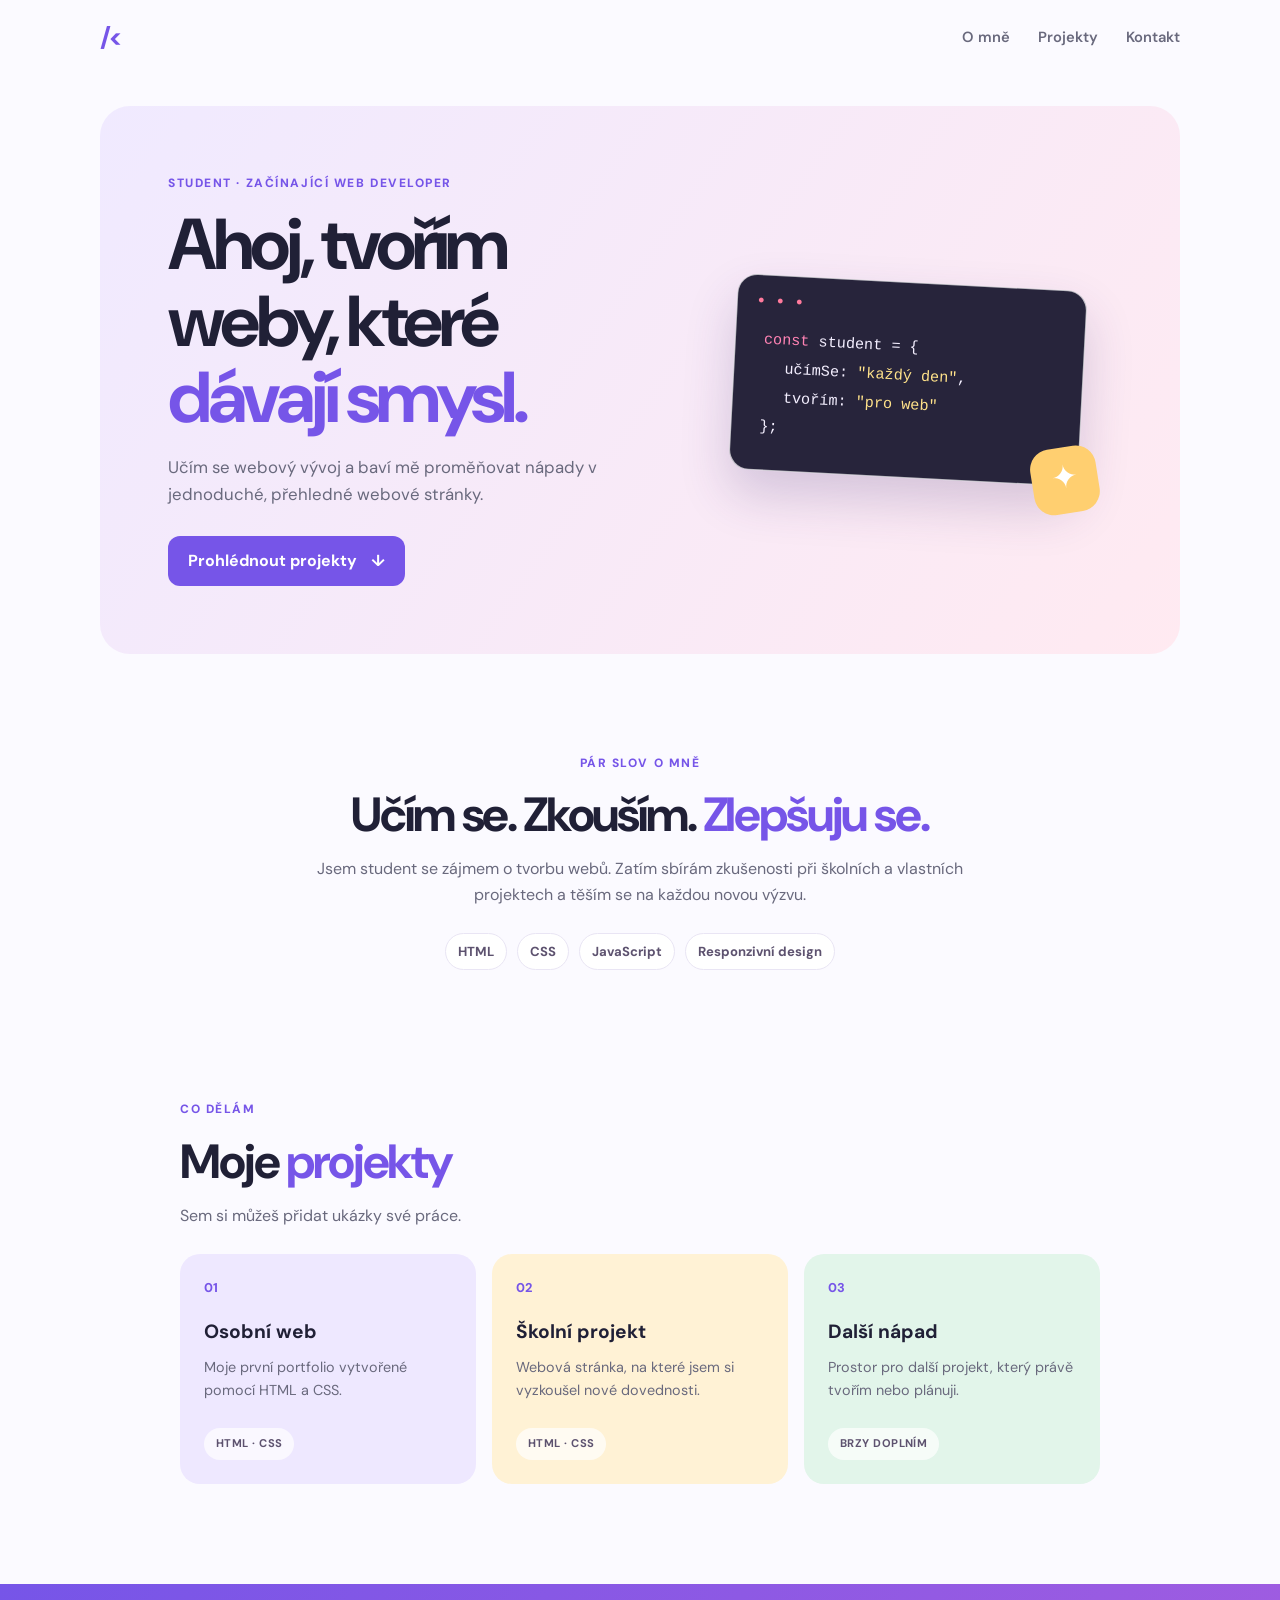
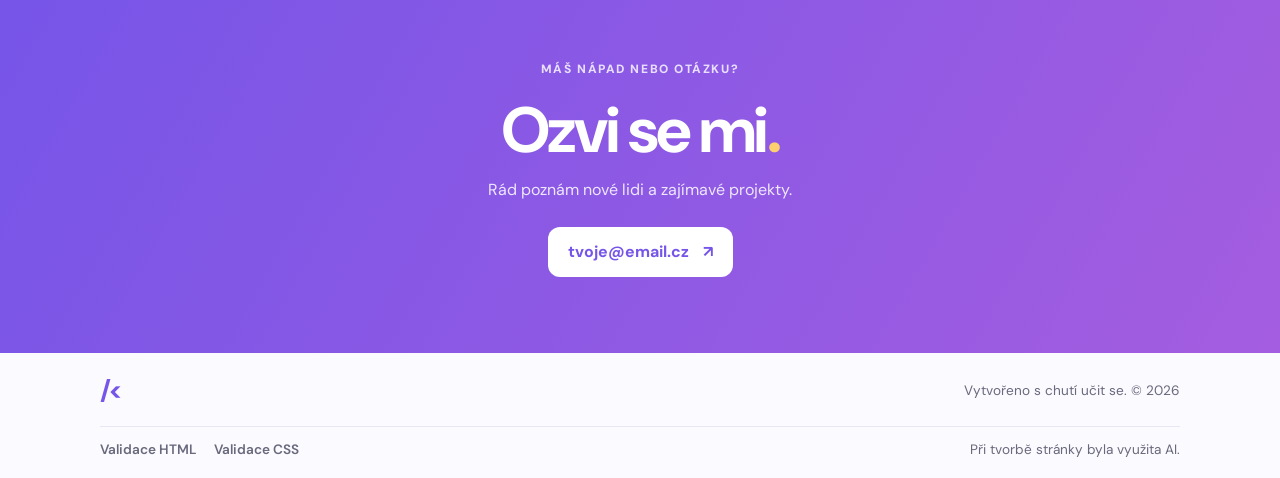
==== index.htm @ 44f2db94 "first commit" ====
<!doctype html>
<html lang="cs">
<head>
  <meta charset="utf-8">
  <meta name="viewport" content="width=device-width, initial-scale=1">
  <meta name="description" content="Portfolio studenta webového vývoje.">
  <title>Portfolio | Student webového vývoje</title>
  <link rel="stylesheet" href="style.css">
</head>
<body>
  <header class="site-header">
    <a class="logo" href="#domu" aria-label="Portfolio – úvod">/&lt;</a>
    <nav aria-label="Hlavní navigace">
      <a href="#omne">O mně</a>
      <a href="#projekty">Projekty</a>
      <a href="#kontakt">Kontakt</a>
    </nav>
  </header>

  <main>
    <section class="hero" id="domu">
      <div class="hero-copy">
        <p class="eyebrow">STUDENT · ZAČÍNAJÍCÍ WEB DEVELOPER</p>
        <h1>Ahoj, tvořím weby, které <span>dávají smysl.</span></h1>
        <p class="intro">Učím se webový vývoj a baví mě proměňovat nápady v jednoduché, přehledné webové stránky.</p>
        <a class="button" href="#projekty">Prohlédnout projekty <span aria-hidden="true">↓</span></a>
      </div>
      <div class="hero-art" aria-hidden="true">
        <div class="code-card">
          <span class="code-dots">● ● ●</span>
          <p><span class="code-pink">const</span> student = {</p>
          <p class="code-indent">učímSe: <span class="code-yellow">"každý den"</span>,</p>
          <p class="code-indent">tvořím: <span class="code-yellow">"pro web"</span></p>
          <p>};</p>
          <div class="code-emoji">✦</div>
        </div>
      </div>
    </section>

    <section class="section about" id="omne">
      <p class="eyebrow">PÁR SLOV O MNĚ</p>
      <h2>Učím se. Zkouším. <span>Zlepšuju se.</span></h2>
      <p>Jsem student se zájmem o tvorbu webů. Zatím sbírám zkušenosti při školních a vlastních projektech a těším se na každou novou výzvu.</p>
      <div class="skills" aria-label="Technologie, které se učím">
        <span>HTML</span><span>CSS</span><span>JavaScript</span><span>Responzivní design</span>
      </div>
    </section>

    <section class="section projects" id="projekty">
      <p class="eyebrow">CO DĚLÁM</p>
      <h2>Moje <span>projekty</span></h2>
      <p class="section-note">Sem si můžeš přidat ukázky své práce.</p>
      <div class="project-grid">
        <article class="project-card project-purple">
          <span class="project-number">01</span>
          <h3>Osobní web</h3>
          <p>Moje první portfolio vytvořené pomocí HTML a CSS.</p>
          <span class="project-tag">HTML · CSS</span>
        </article>
        <article class="project-card project-yellow">
          <span class="project-number">02</span>
          <h3>Školní projekt</h3>
          <p>Webová stránka, na které jsem si vyzkoušel nové dovednosti.</p>
          <span class="project-tag">HTML · CSS</span>
        </article>
        <article class="project-card project-green">
          <span class="project-number">03</span>
          <h3>Další nápad</h3>
          <p>Prostor pro další projekt, který právě tvořím nebo plánuji.</p>
          <span class="project-tag">BRZY DOPLNÍM</span>
        </article>
      </div>
    </section>

    <section class="contact" id="kontakt">
      <p class="eyebrow">MÁŠ NÁPAD NEBO OTÁZKU?</p>
      <h2>Ozvi se mi<span>.</span></h2>
      <p>Rád poznám nové lidi a zajímavé projekty.</p>
      <a class="button button-light" href="mailto:tvoje@email.cz">tvoje@email.cz <span aria-hidden="true">↗</span></a>
    </section>
  </main>

  <footer>
    <div class="footer-main">
      <a class="logo" href="#domu" aria-label="Zpět nahoru">/&lt;</a>
      <p>Vytvořeno s chutí učit se. © 2026</p>
    </div>
    <div class="footer-meta">
      <nav class="validation-links" aria-label="Validace kódu">
        <a href="https://validator.w3.org/#validate_by_input" target="_blank" rel="noopener noreferrer">Validace HTML</a>
        <a href="https://jigsaw.w3.org/css-validator/#validate_by_input" target="_blank" rel="noopener noreferrer">Validace CSS</a>
      </nav>
      <p class="ai-note">Při tvorbě stránky byla využita AI.</p>
    </div>
  </footer>
</body>
</html>
---- style.css ----
@import url('https://fonts.googleapis.com/css2?family=DM+Sans:wght@400;500;600;700;800&display=swap');

:root {
  color-scheme: light;
  --ink: #202036;
  --muted: #69697d;
  --purple: #7655e8;
  --pink: #ff6b9d;
  --paper: #fbfaff;
}

* {
  box-sizing: border-box;
}

html {
  scroll-behavior: smooth;
  scroll-padding-top: 88px;
}

body {
  margin: 0;
  background: var(--paper);
  color: var(--ink);
  font-family: "DM Sans", "Segoe UI", sans-serif;
  line-height: 1.6;
}

a {
  color: inherit;
  text-decoration: none;
}

.site-header,
footer {
  width: min(1080px, calc(100% - 40px));
  margin: 0 auto;
  display: flex;
  align-items: center;
  justify-content: space-between;
}

.site-header {
  min-height: 76px;
}

.logo {
  color: var(--purple);
  font-size: 1.6rem;
  font-weight: 800;
  letter-spacing: -0.1em;
}

nav {
  display: flex;
  gap: 28px;
  color: var(--muted);
  font-size: 0.92rem;
  font-weight: 600;
}

nav a:hover,
nav a:focus-visible {
  color: var(--purple);
}

.hero {
  width: min(1080px, calc(100% - 40px));
  min-height: 535px;
  margin: 30px auto 0;
  padding: 68px;
  display: grid;
  grid-template-columns: 1.1fr 0.9fr;
  align-items: center;
  gap: 36px;
  overflow: hidden;
  border-radius: 30px;
  background: linear-gradient(125deg, #f0eaff 0%, #ffeaf1 100%);
}

.eyebrow {
  margin: 0 0 14px;
  color: var(--purple);
  font-size: 0.75rem;
  font-weight: 800;
  letter-spacing: 0.13em;
}

h1,
h2,
h3,
p {
  margin-top: 0;
}

h1 {
  max-width: 570px;
  margin-bottom: 18px;
  font-size: clamp(2.7rem, 5.7vw, 4.5rem);
  line-height: 1.06;
  letter-spacing: -0.055em;
}

h1 span,
h2 span {
  color: var(--purple);
}

.intro {
  max-width: 460px;
  margin-bottom: 28px;
  color: var(--muted);
  font-size: 1.05rem;
}

.button {
  min-height: 50px;
  padding: 0 20px;
  display: inline-flex;
  align-items: center;
  gap: 14px;
  border-radius: 12px;
  background: var(--purple);
  color: #fff;
  font-weight: 700;
  transition: transform 160ms ease, background 160ms ease;
}

.button:hover {
  transform: translateY(-2px);
  background: #6340d5;
}

.hero-art {
  display: grid;
  min-height: 270px;
  place-items: center;
}

.code-card {
  position: relative;
  width: min(100%, 350px);
  padding: 50px 28px 28px;
  border: 1px solid rgb(255 255 255 / 70%);
  border-radius: 20px;
  background: #27243b;
  box-shadow: 0 24px 50px rgb(63 43 115 / 20%);
  color: #f4efff;
  font: 500 0.95rem/1.9 "Consolas", monospace;
  transform: rotate(3deg);
}

.code-card p {
  margin: 0;
}

.code-dots {
  position: absolute;
  top: 15px;
  left: 20px;
  color: #ff7a9c;
  font-size: 0.7rem;
  letter-spacing: 0.25em;
}

.code-pink {
  color: #ff83b4;
}

.code-yellow {
  color: #ffe28a;
}

.code-indent {
  padding-left: 22px;
}

.code-emoji {
  position: absolute;
  right: -21px;
  bottom: -28px;
  width: 66px;
  height: 66px;
  display: grid;
  place-items: center;
  border-radius: 20px;
  background: #ffcf70;
  color: #fff;
  font-size: 2rem;
  transform: rotate(-12deg);
}

.section {
  width: min(920px, calc(100% - 40px));
  margin: 0 auto;
  padding: 100px 0;
}

.about {
  text-align: center;
}

h2 {
  margin-bottom: 14px;
  font-size: clamp(2rem, 4vw, 3rem);
  line-height: 1.15;
  letter-spacing: -0.045em;
}

.about > p:not(.eyebrow) {
  max-width: 650px;
  margin: 0 auto;
  color: var(--muted);
}

.skills {
  margin-top: 26px;
  display: flex;
  flex-wrap: wrap;
  justify-content: center;
  gap: 10px;
}

.skills span,
.project-tag {
  padding: 7px 12px;
  border: 1px solid #e9e5f4;
  border-radius: 999px;
  background: #fff;
  color: #5d526f;
  font-size: 0.82rem;
  font-weight: 700;
}

.projects {
  padding-top: 30px;
}

.section-note {
  margin-bottom: 26px;
  color: var(--muted);
}

.project-grid {
  display: grid;
  grid-template-columns: repeat(3, minmax(0, 1fr));
  gap: 16px;
}

.project-card {
  min-height: 230px;
  padding: 24px;
  display: flex;
  flex-direction: column;
  align-items: flex-start;
  border-radius: 20px;
}

.project-purple {
  background: #eee8ff;
}

.project-yellow {
  background: #fff2d5;
}

.project-green {
  background: #e2f5ea;
}

.project-number {
  margin-bottom: 18px;
  color: var(--purple);
  font-size: 0.8rem;
  font-weight: 800;
}

.project-card h3 {
  margin-bottom: 8px;
  font-size: 1.2rem;
}

.project-card p {
  margin-bottom: 18px;
  color: var(--muted);
  font-size: 0.9rem;
}

.project-tag {
  margin-top: auto;
  border: 0;
  background: rgb(255 255 255 / 70%);
  font-size: 0.7rem;
  letter-spacing: 0.04em;
}

.contact {
  padding: 76px 20px;
  background: linear-gradient(120deg, #7655e8, #a45de0);
  color: #fff;
  text-align: center;
}

.contact .eyebrow {
  color: #e8dfff;
}

.contact h2 {
  margin-bottom: 10px;
  font-size: clamp(2.5rem, 6vw, 4rem);
}

.contact h2 span {
  color: #ffd16e;
}

.contact > p:not(.eyebrow) {
  margin-bottom: 24px;
  color: #eee7ff;
}

.button-light {
  background: #fff;
  color: var(--purple);
}

.button-light:hover {
  background: #f4efff;
}

footer {
  min-height: 90px;
  padding: 18px 0;
  flex-direction: column;
  align-items: stretch;
  gap: 14px;
}

.footer-main,
.footer-meta,
.validation-links {
  display: flex;
  align-items: center;
  justify-content: space-between;
  gap: 16px;
}

.footer-meta {
  padding-top: 12px;
  border-top: 1px solid #e9e5f4;
}

.footer-main p,
.footer-meta p {
  margin: 0;
  color: var(--muted);
  font-size: 0.85rem;
}

.validation-links {
  justify-content: flex-start;
  gap: 18px;
  font-size: 0.85rem;
  font-weight: 600;
}

.validation-links a:hover,
.validation-links a:focus-visible {
  color: var(--purple);
}

:focus-visible {
  outline: 3px solid #ff9cbd;
  outline-offset: 4px;
}

@media (max-width: 720px) {
  .hero {
    min-height: 0;
    margin-top: 12px;
    padding: 42px 28px;
    grid-template-columns: 1fr;
    gap: 12px;
    border-radius: 24px;
  }

  .hero-art {
    min-height: 220px;
  }

  .code-card {
    max-width: 330px;
  }

  .section {
    padding: 76px 0;
  }

  .projects {
    padding-top: 0;
  }

  .project-grid {
    grid-template-columns: 1fr;
  }

  .project-card {
    min-height: 190px;
  }
}

@media (max-width: 420px) {
  .site-header,
  footer,
  .hero,
  .section {
    width: calc(100% - 32px);
  }

  .site-header {
    min-height: 66px;
  }

  nav {
    gap: 14px;
    font-size: 0.82rem;
  }

  .hero {
    padding: 36px 22px;
  }

  h1 {
    font-size: 2.65rem;
  }

  .intro {
    font-size: 0.98rem;
  }

  .skills {
    gap: 8px;
  }

  .footer-meta {
    align-items: flex-start;
    flex-direction: column;
    gap: 10px;
  }

  .footer-main p {
    max-width: 220px;
    text-align: right;
  }
}

@media (prefers-reduced-motion: reduce) {
  *,
  *::before,
  *::after {
    scroll-behavior: auto !important;
    transition-duration: 0.01ms !important;
  }
}
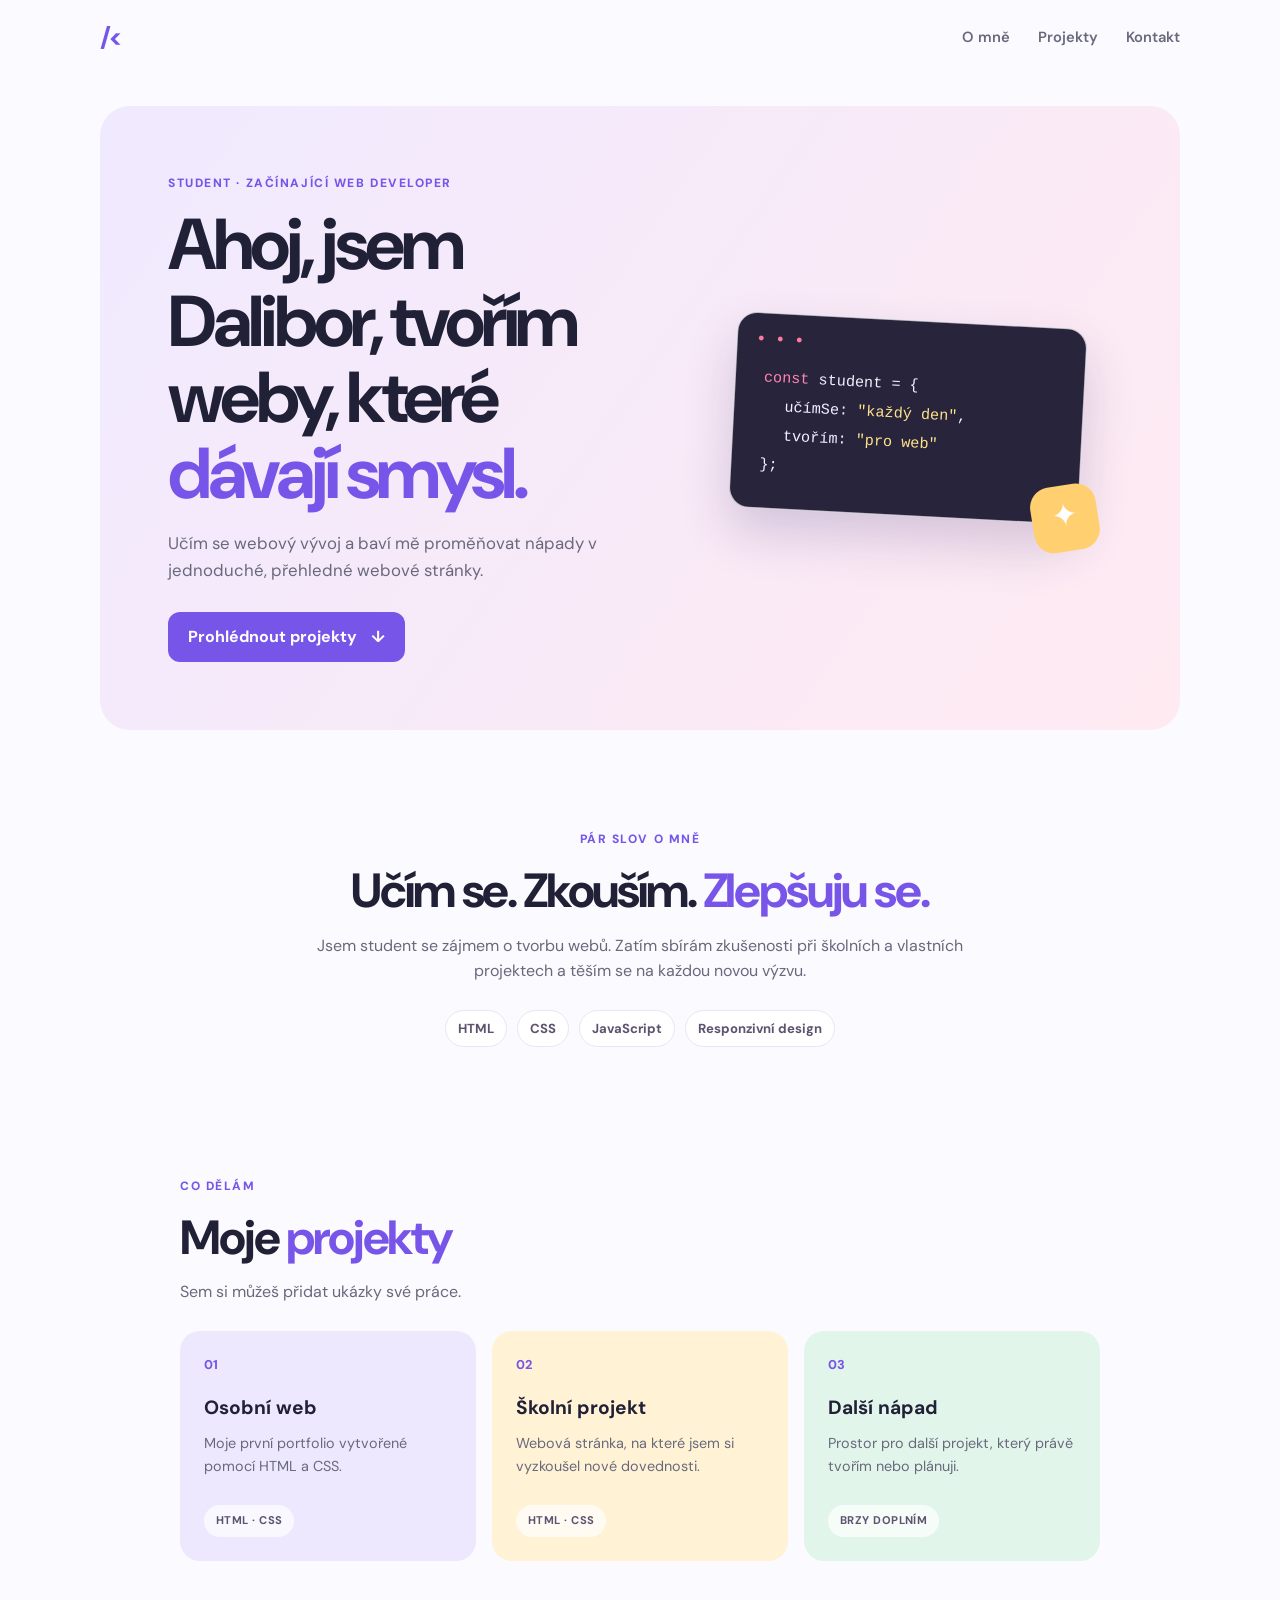
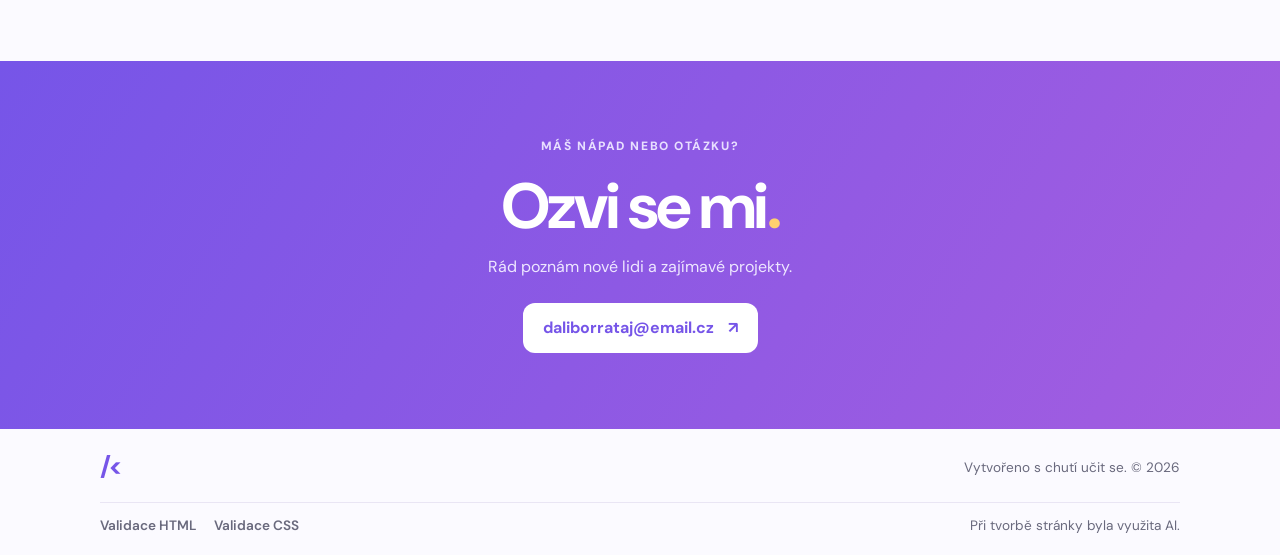
==== commit ebf1d408: "ada" ====
--- a/index.htm
+++ b/index.htm
@@ -21,7 +21,7 @@
     <section class="hero" id="domu">
       <div class="hero-copy">
         <p class="eyebrow">STUDENT · ZAČÍNAJÍCÍ WEB DEVELOPER</p>
-        <h1>Ahoj, tvořím weby, které <span>dávají smysl.</span></h1>
+        <h1>Ahoj, jsem Dalibor, tvořím weby, které <span>dávají smysl.</span></h1>
         <p class="intro">Učím se webový vývoj a baví mě proměňovat nápady v jednoduché, přehledné webové stránky.</p>
         <a class="button" href="#projekty">Prohlédnout projekty <span aria-hidden="true">↓</span></a>
       </div>
@@ -76,7 +76,7 @@
       <p class="eyebrow">MÁŠ NÁPAD NEBO OTÁZKU?</p>
       <h2>Ozvi se mi<span>.</span></h2>
       <p>Rád poznám nové lidi a zajímavé projekty.</p>
-      <a class="button button-light" href="mailto:tvoje@email.cz">tvoje@email.cz <span aria-hidden="true">↗</span></a>
+      <a class="button button-light" href="mailto:daliborrataj@email.cz">daliborrataj@email.cz <span aria-hidden="true">↗</span></a>
     </section>
   </main>
 
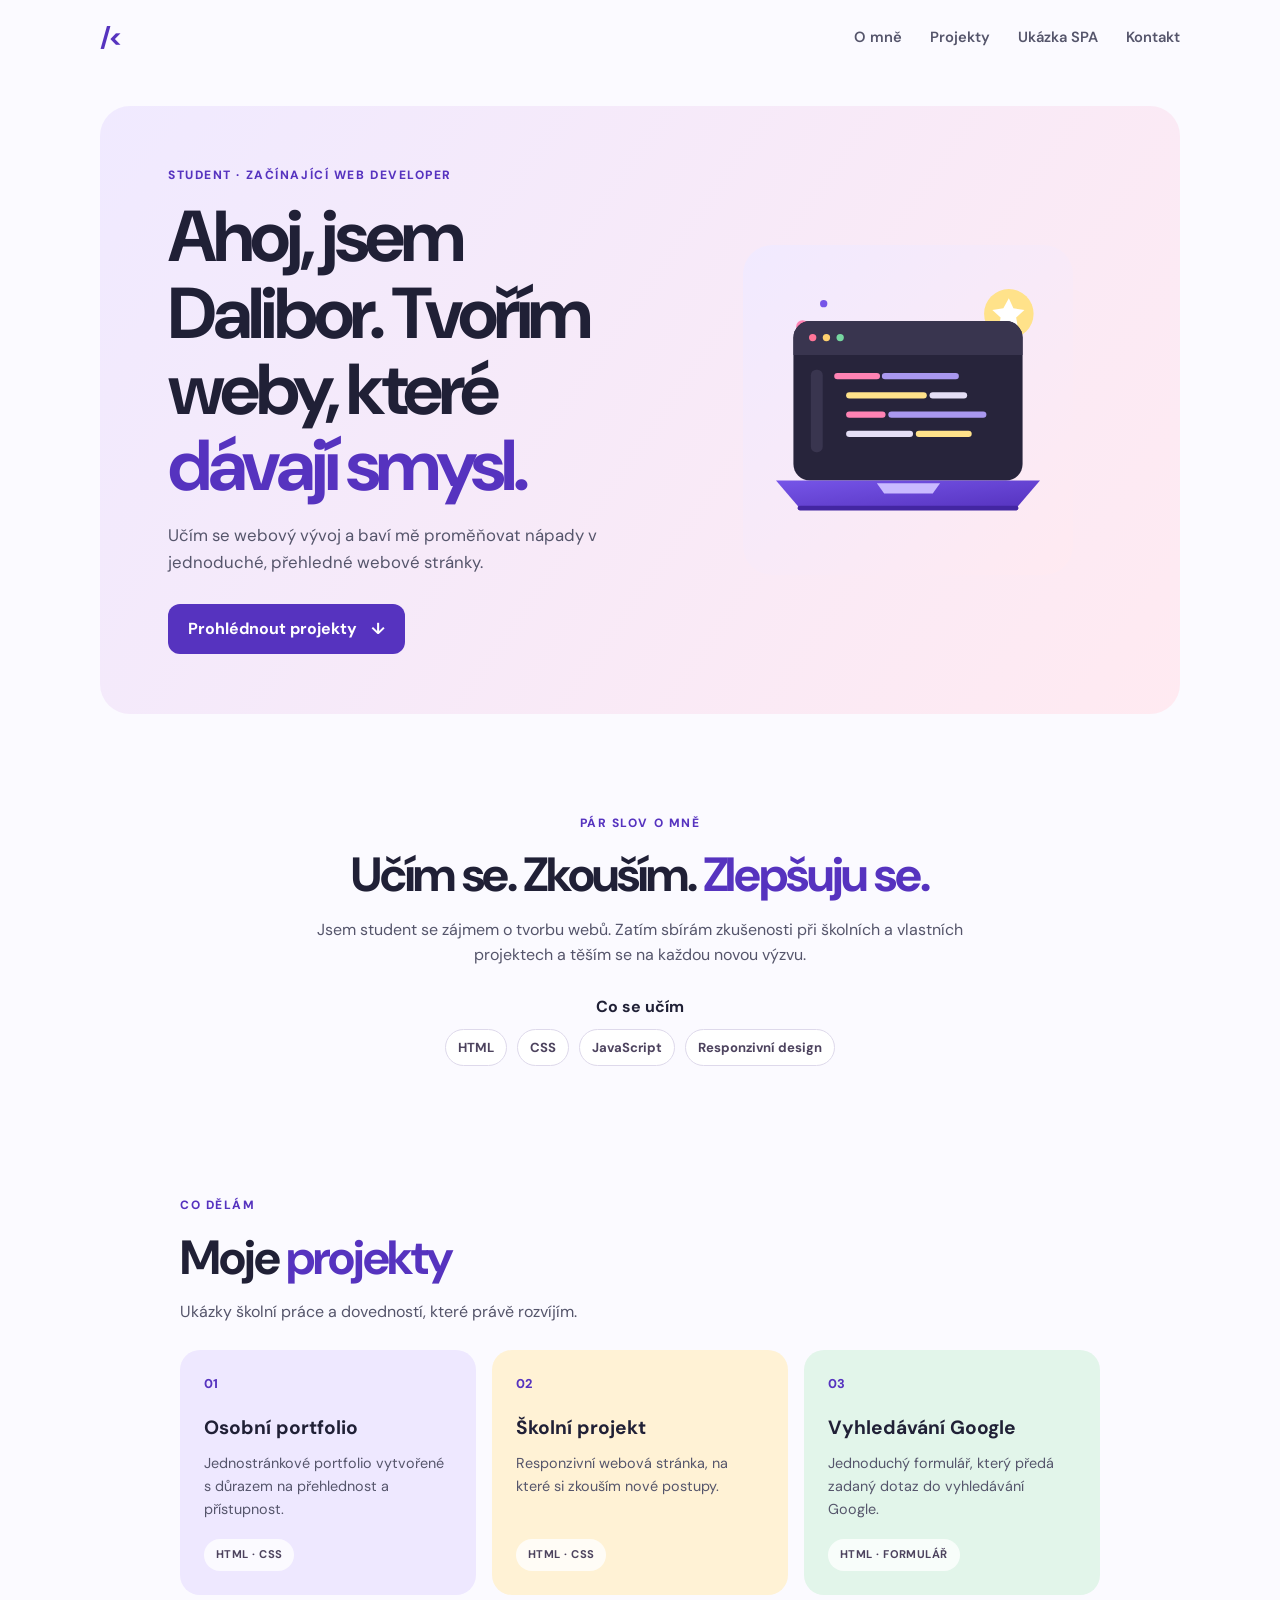
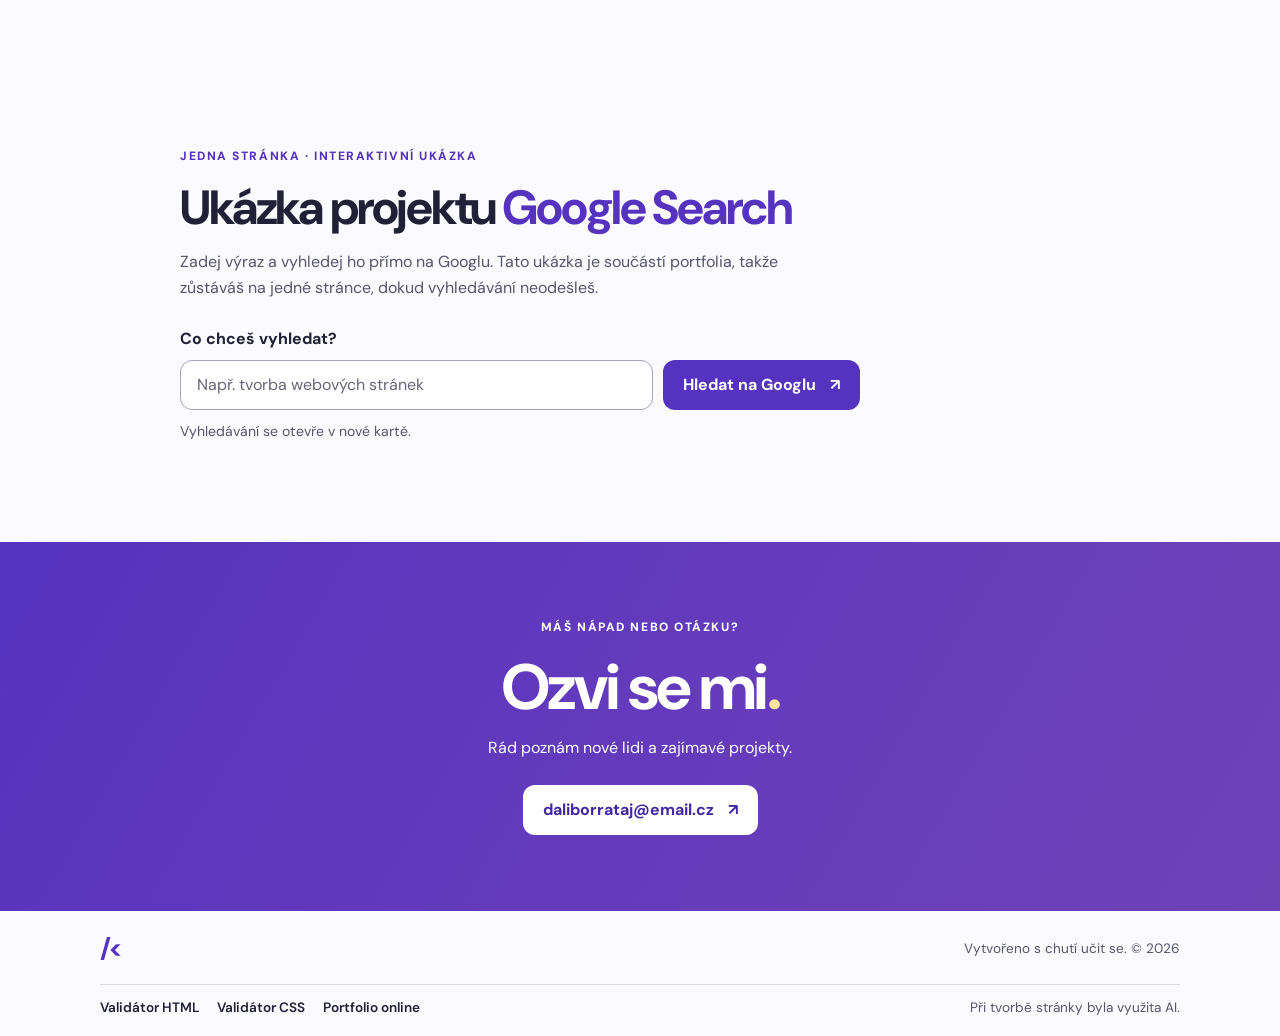
==== commit 747bfe61: "test" ====
--- a/index.htm
+++ b/index.htm
@@ -3,92 +3,111 @@
 <head>
   <meta charset="utf-8">
   <meta name="viewport" content="width=device-width, initial-scale=1">
-  <meta name="description" content="Portfolio studenta webového vývoje.">
-  <title>Portfolio | Student webového vývoje</title>
+  <meta name="description" content="Portfolio Dalibora, studenta webového vývoje. Projekty, dovednosti a kontakt.">
+  <meta name="theme-color" content="#fbfaff">
+  <title>Portfolio | Dalibor – student webového vývoje</title>
   <link rel="stylesheet" href="style.css">
 </head>
 <body>
+  <a class="skip-link" href="#obsah">Přeskočit na obsah</a>
   <header class="site-header">
     <a class="logo" href="#domu" aria-label="Portfolio – úvod">/&lt;</a>
-    <nav aria-label="Hlavní navigace">
-      <a href="#omne">O mně</a>
-      <a href="#projekty">Projekty</a>
-      <a href="#kontakt">Kontakt</a>
+    <nav class="site-nav" aria-label="Hlavní navigace">
+      <input class="menu-toggle" type="checkbox" id="menu-toggle">
+      <label class="menu-toggle-label" for="menu-toggle"><span class="menu-open">Menu</span><span class="menu-close">Zavřít menu</span></label>
+      <div class="nav-links">
+        <a href="#omne">O mně</a>
+        <a href="#projekty">Projekty</a>
+        <a href="#ukazka-spa">Ukázka SPA</a>
+        <a href="#kontakt">Kontakt</a>
+      </div>
     </nav>
   </header>
 
-  <main>
-    <section class="hero" id="domu">
+  <main id="obsah">
+    <section class="hero" id="domu" aria-labelledby="hero-title">
       <div class="hero-copy">
         <p class="eyebrow">STUDENT · ZAČÍNAJÍCÍ WEB DEVELOPER</p>
-        <h1>Ahoj, jsem Dalibor, tvořím weby, které <span>dávají smysl.</span></h1>
+        <h1 id="hero-title">Ahoj, jsem Dalibor. Tvořím weby, které <span>dávají smysl.</span></h1>
         <p class="intro">Učím se webový vývoj a baví mě proměňovat nápady v jednoduché, přehledné webové stránky.</p>
         <a class="button" href="#projekty">Prohlédnout projekty <span aria-hidden="true">↓</span></a>
       </div>
-      <div class="hero-art" aria-hidden="true">
-        <div class="code-card">
-          <span class="code-dots">● ● ●</span>
-          <p><span class="code-pink">const</span> student = {</p>
-          <p class="code-indent">učímSe: <span class="code-yellow">"každý den"</span>,</p>
-          <p class="code-indent">tvořím: <span class="code-yellow">"pro web"</span></p>
-          <p>};</p>
-          <div class="code-emoji">✦</div>
-        </div>
+      <div class="hero-art">
+        <img class="hero-image" src="images/dalibor.svg" width="360" height="360" alt="Ilustrace otevřeného notebooku s ukázkou kódu na obrazovce">
       </div>
     </section>
 
-    <section class="section about" id="omne">
+    <section class="section about" id="omne" aria-labelledby="about-title">
       <p class="eyebrow">PÁR SLOV O MNĚ</p>
-      <h2>Učím se. Zkouším. <span>Zlepšuju se.</span></h2>
+      <h2 id="about-title">Učím se. Zkouším. <span>Zlepšuju se.</span></h2>
       <p>Jsem student se zájmem o tvorbu webů. Zatím sbírám zkušenosti při školních a vlastních projektech a těším se na každou novou výzvu.</p>
-      <div class="skills" aria-label="Technologie, které se učím">
-        <span>HTML</span><span>CSS</span><span>JavaScript</span><span>Responzivní design</span>
-      </div>
+      <h3 class="skills-title">Co se učím</h3>
+      <ul class="skills" aria-label="Technologie a dovednosti, které se učím">
+        <li>HTML</li>
+        <li>CSS</li>
+        <li>JavaScript</li>
+        <li>Responzivní design</li>
+      </ul>
     </section>
 
-    <section class="section projects" id="projekty">
+    <section class="section projects" id="projekty" aria-labelledby="projects-title">
       <p class="eyebrow">CO DĚLÁM</p>
-      <h2>Moje <span>projekty</span></h2>
-      <p class="section-note">Sem si můžeš přidat ukázky své práce.</p>
+      <h2 id="projects-title">Moje <span>projekty</span></h2>
+      <p class="section-note">Ukázky školní práce a dovedností, které právě rozvíjím.</p>
       <div class="project-grid">
         <article class="project-card project-purple">
           <span class="project-number">01</span>
-          <h3>Osobní web</h3>
-          <p>Moje první portfolio vytvořené pomocí HTML a CSS.</p>
+          <h3>Osobní portfolio</h3>
+          <p>Jednostránkové portfolio vytvořené s důrazem na přehlednost a přístupnost.</p>
           <span class="project-tag">HTML · CSS</span>
         </article>
         <article class="project-card project-yellow">
           <span class="project-number">02</span>
           <h3>Školní projekt</h3>
-          <p>Webová stránka, na které jsem si vyzkoušel nové dovednosti.</p>
+          <p>Responzivní webová stránka, na které si zkouším nové postupy.</p>
           <span class="project-tag">HTML · CSS</span>
         </article>
         <article class="project-card project-green">
           <span class="project-number">03</span>
-          <h3>Další nápad</h3>
-          <p>Prostor pro další projekt, který právě tvořím nebo plánuji.</p>
-          <span class="project-tag">BRZY DOPLNÍM</span>
+          <h3>Vyhledávání Google</h3>
+          <p>Jednoduchý formulář, který předá zadaný dotaz do vyhledávání Google.</p>
+          <span class="project-tag">HTML · FORMULÁŘ</span>
         </article>
       </div>
     </section>
 
-    <section class="contact" id="kontakt">
+    <section class="section search-section" id="ukazka-spa" aria-labelledby="search-title">
+      <p class="eyebrow">JEDNA STRÁNKA · INTERAKTIVNÍ UKÁZKA</p>
+      <h2 id="search-title">Ukázka projektu <span>Google Search</span></h2>
+      <p class="section-note">Zadej výraz a vyhledej ho přímo na Googlu. Tato ukázka je součástí portfolia, takže zůstáváš na jedné stránce, dokud vyhledávání neodešleš.</p>
+      <form class="search-form" action="https://www.google.com/search" method="get" role="search" target="_blank" rel="noopener noreferrer">
+        <label for="google-query">Co chceš vyhledat?</label>
+        <div class="search-controls">
+          <input id="google-query" name="q" type="search" placeholder="Např. tvorba webových stránek" required>
+          <button class="button" type="submit">Hledat na Googlu <span aria-hidden="true">↗</span></button>
+        </div>
+      </form>
+      <p class="search-note">Vyhledávání se otevře v nové kartě.</p>
+    </section>
+
+    <section class="contact" id="kontakt" aria-labelledby="contact-title">
       <p class="eyebrow">MÁŠ NÁPAD NEBO OTÁZKU?</p>
-      <h2>Ozvi se mi<span>.</span></h2>
+      <h2 id="contact-title">Ozvi se mi<span>.</span></h2>
       <p>Rád poznám nové lidi a zajímavé projekty.</p>
       <a class="button button-light" href="mailto:daliborrataj@email.cz">daliborrataj@email.cz <span aria-hidden="true">↗</span></a>
     </section>
   </main>
 
-  <footer>
+  <footer class="site-footer">
     <div class="footer-main">
-      <a class="logo" href="#domu" aria-label="Zpět nahoru">/&lt;</a>
+      <a class="logo" href="#domu" aria-label="Zpět na začátek stránky">/&lt;</a>
       <p>Vytvořeno s chutí učit se. © 2026</p>
     </div>
     <div class="footer-meta">
-      <nav class="validation-links" aria-label="Validace kódu">
-        <a href="https://validator.w3.org/#validate_by_input" target="_blank" rel="noopener noreferrer">Validace HTML</a>
-        <a href="https://jigsaw.w3.org/css-validator/#validate_by_input" target="_blank" rel="noopener noreferrer">Validace CSS</a>
+      <nav class="validation-links" aria-label="Ověření kódu">
+        <a href="https://validator.w3.org/" target="_blank" rel="noopener noreferrer">Validátor HTML</a>
+        <a href="https://jigsaw.w3.org/css-validator/" target="_blank" rel="noopener noreferrer">Validátor CSS</a>
+        <a href="https://kolotoc86.github.io/" target="_blank" rel="noopener noreferrer">Portfolio online</a>
       </nav>
       <p class="ai-note">Při tvorbě stránky byla využita AI.</p>
     </div>
--- a/style.css
+++ b/style.css
@@ -3,10 +3,11 @@
 :root {
   color-scheme: light;
   --ink: #202036;
-  --muted: #69697d;
-  --purple: #7655e8;
-  --pink: #ff6b9d;
+  --muted: #55556b;
+  --purple: #5633bf;
+  --purple-light: #7655e8;
   --paper: #fbfaff;
+  --line: #ded9eb;
 }
 
 * {
@@ -31,17 +32,38 @@
   text-decoration: none;
 }
 
+button,
+input {
+  font: inherit;
+}
+
+.skip-link {
+  position: fixed;
+  z-index: 10;
+  top: 10px;
+  left: 10px;
+  padding: 10px 16px;
+  border-radius: 8px;
+  background: #fff;
+  color: var(--purple);
+  transform: translateY(-160%);
+}
+
+.skip-link:focus {
+  transform: translateY(0);
+}
+
 .site-header,
-footer {
+.site-footer {
   width: min(1080px, calc(100% - 40px));
   margin: 0 auto;
+}
+
+.site-header {
+  min-height: 76px;
   display: flex;
   align-items: center;
   justify-content: space-between;
-}
-
-.site-header {
-  min-height: 76px;
 }
 
 .logo {
@@ -51,16 +73,27 @@
   letter-spacing: -0.1em;
 }
 
-nav {
-  display: flex;
-  gap: 28px;
+.site-nav {
+  position: relative;
   color: var(--muted);
   font-size: 0.92rem;
   font-weight: 600;
 }
 
-nav a:hover,
-nav a:focus-visible {
+.menu-toggle,
+.menu-toggle-label {
+  display: none;
+}
+
+.nav-links {
+  display: flex;
+  gap: 28px;
+}
+
+.nav-links a:hover,
+.nav-links a:focus-visible,
+.validation-links a:hover,
+.validation-links a:focus-visible {
   color: var(--purple);
 }
 
@@ -68,7 +101,7 @@
   width: min(1080px, calc(100% - 40px));
   min-height: 535px;
   margin: 30px auto 0;
-  padding: 68px;
+  padding: 60px 68px;
   display: grid;
   grid-template-columns: 1.1fr 0.9fr;
   align-items: center;
@@ -118,76 +151,33 @@
   padding: 0 20px;
   display: inline-flex;
   align-items: center;
+  justify-content: center;
   gap: 14px;
+  border: 0;
   border-radius: 12px;
   background: var(--purple);
   color: #fff;
   font-weight: 700;
+  cursor: pointer;
   transition: transform 160ms ease, background 160ms ease;
 }
 
 .button:hover {
   transform: translateY(-2px);
-  background: #6340d5;
+  background: #4326a2;
 }
 
 .hero-art {
+  position: relative;
   display: grid;
-  min-height: 270px;
+  min-height: 330px;
   place-items: center;
 }
 
-.code-card {
-  position: relative;
-  width: min(100%, 350px);
-  padding: 50px 28px 28px;
-  border: 1px solid rgb(255 255 255 / 70%);
-  border-radius: 20px;
-  background: #27243b;
-  box-shadow: 0 24px 50px rgb(63 43 115 / 20%);
-  color: #f4efff;
-  font: 500 0.95rem/1.9 "Consolas", monospace;
-  transform: rotate(3deg);
-}
-
-.code-card p {
-  margin: 0;
-}
-
-.code-dots {
-  position: absolute;
-  top: 15px;
-  left: 20px;
-  color: #ff7a9c;
-  font-size: 0.7rem;
-  letter-spacing: 0.25em;
-}
-
-.code-pink {
-  color: #ff83b4;
-}
-
-.code-yellow {
-  color: #ffe28a;
-}
-
-.code-indent {
-  padding-left: 22px;
-}
-
-.code-emoji {
-  position: absolute;
-  right: -21px;
-  bottom: -28px;
-  width: 66px;
-  height: 66px;
-  display: grid;
-  place-items: center;
-  border-radius: 20px;
-  background: #ffcf70;
-  color: #fff;
-  font-size: 2rem;
-  transform: rotate(-12deg);
+.hero-image {
+  width: min(100%, 330px);
+  height: auto;
+  border-radius: 28px;
 }
 
 .section {
@@ -213,21 +203,28 @@
   color: var(--muted);
 }
 
+.skills-title {
+  margin: 26px 0 10px;
+  font-size: 1rem;
+}
+
 .skills {
-  margin-top: 26px;
+  margin: 0;
+  padding: 0;
   display: flex;
   flex-wrap: wrap;
   justify-content: center;
   gap: 10px;
-}
-
-.skills span,
+  list-style: none;
+}
+
+.skills li,
 .project-tag {
   padding: 7px 12px;
-  border: 1px solid #e9e5f4;
+  border: 1px solid var(--line);
   border-radius: 999px;
   background: #fff;
-  color: #5d526f;
+  color: #4d435e;
   font-size: 0.82rem;
   font-weight: 700;
 }
@@ -237,6 +234,7 @@
 }
 
 .section-note {
+  max-width: 650px;
   margin-bottom: 26px;
   color: var(--muted);
 }
@@ -289,20 +287,60 @@
 .project-tag {
   margin-top: auto;
   border: 0;
-  background: rgb(255 255 255 / 70%);
+  background: rgb(255 255 255 / 78%);
   font-size: 0.7rem;
   letter-spacing: 0.04em;
 }
 
+.search-section {
+  padding-top: 52px;
+}
+
+.search-form {
+  max-width: 680px;
+}
+
+.search-form label {
+  margin-bottom: 8px;
+  display: block;
+  font-weight: 700;
+}
+
+.search-controls {
+  display: flex;
+  gap: 10px;
+}
+
+.search-controls input {
+  min-width: 0;
+  min-height: 50px;
+  flex: 1;
+  padding: 0 16px;
+  border: 1px solid #aaa2bc;
+  border-radius: 12px;
+  background: #fff;
+  color: var(--ink);
+}
+
+.search-controls input::placeholder {
+  color: #696578;
+}
+
+.search-note {
+  margin: 10px 0 0;
+  color: var(--muted);
+  font-size: 0.88rem;
+}
+
 .contact {
   padding: 76px 20px;
-  background: linear-gradient(120deg, #7655e8, #a45de0);
+  background: linear-gradient(120deg, #5633bf, #7042b8);
   color: #fff;
   text-align: center;
 }
 
 .contact .eyebrow {
-  color: #e8dfff;
+  color: #fff;
 }
 
 .contact h2 {
@@ -311,28 +349,28 @@
 }
 
 .contact h2 span {
-  color: #ffd16e;
+  color: #ffe29a;
 }
 
 .contact > p:not(.eyebrow) {
   margin-bottom: 24px;
-  color: #eee7ff;
+  color: #fff;
 }
 
 .button-light {
   background: #fff;
-  color: var(--purple);
+  color: #4326a2;
 }
 
 .button-light:hover {
   background: #f4efff;
 }
 
-footer {
+.site-footer {
   min-height: 90px;
   padding: 18px 0;
+  display: flex;
   flex-direction: column;
-  align-items: stretch;
   gap: 14px;
 }
 
@@ -347,7 +385,7 @@
 
 .footer-meta {
   padding-top: 12px;
-  border-top: 1px solid #e9e5f4;
+  border-top: 1px solid var(--line);
 }
 
 .footer-main p,
@@ -359,22 +397,79 @@
 
 .validation-links {
   justify-content: flex-start;
+  flex-wrap: wrap;
   gap: 18px;
   font-size: 0.85rem;
   font-weight: 600;
 }
 
-.validation-links a:hover,
-.validation-links a:focus-visible {
-  color: var(--purple);
-}
-
 :focus-visible {
-  outline: 3px solid #ff9cbd;
+  outline: 3px solid #a43e74;
   outline-offset: 4px;
 }
 
 @media (max-width: 720px) {
+  .site-header {
+    min-height: 68px;
+  }
+
+  .menu-toggle {
+    position: absolute;
+    width: 1px;
+    height: 1px;
+    overflow: hidden;
+    clip-path: inset(50%);
+    white-space: nowrap;
+  }
+
+  .menu-toggle-label {
+    padding: 8px 12px;
+    display: block;
+    border: 1px solid var(--line);
+    border-radius: 10px;
+    background: #fff;
+    color: var(--ink);
+    cursor: pointer;
+  }
+
+  .menu-close,
+  .menu-toggle:checked + .menu-toggle-label .menu-open {
+    display: none;
+  }
+
+  .menu-toggle:checked + .menu-toggle-label .menu-close {
+    display: inline;
+  }
+
+  .menu-toggle:focus-visible + .menu-toggle-label {
+    outline: 3px solid #a43e74;
+    outline-offset: 4px;
+  }
+
+  .nav-links {
+    position: absolute;
+    z-index: 2;
+    top: calc(100% + 10px);
+    right: 0;
+    min-width: 190px;
+    padding: 14px;
+    display: none;
+    flex-direction: column;
+    gap: 0;
+    border: 1px solid var(--line);
+    border-radius: 14px;
+    background: #fff;
+    box-shadow: 0 12px 30px rgb(32 32 54 / 12%);
+  }
+
+  .menu-toggle:checked ~ .nav-links {
+    display: flex;
+  }
+
+  .nav-links a {
+    padding: 10px;
+  }
+
   .hero {
     min-height: 0;
     margin-top: 12px;
@@ -385,18 +480,19 @@
   }
 
   .hero-art {
-    min-height: 220px;
-  }
-
-  .code-card {
-    max-width: 330px;
+    min-height: 300px;
+  }
+
+  .hero-image {
+    max-width: 280px;
   }
 
   .section {
     padding: 76px 0;
   }
 
-  .projects {
+  .projects,
+  .search-section {
     padding-top: 0;
   }
 
@@ -411,21 +507,12 @@
 
 @media (max-width: 420px) {
   .site-header,
-  footer,
+  .site-footer,
   .hero,
   .section {
     width: calc(100% - 32px);
   }
 
-  .site-header {
-    min-height: 66px;
-  }
-
-  nav {
-    gap: 14px;
-    font-size: 0.82rem;
-  }
-
   .hero {
     padding: 36px 22px;
   }
@@ -438,8 +525,17 @@
     font-size: 0.98rem;
   }
 
-  .skills {
-    gap: 8px;
+  .hero-art {
+    min-height: 260px;
+  }
+
+  .hero-image {
+    max-width: 240px;
+  }
+
+  .search-controls {
+    align-items: stretch;
+    flex-direction: column;
   }
 
   .footer-meta {
